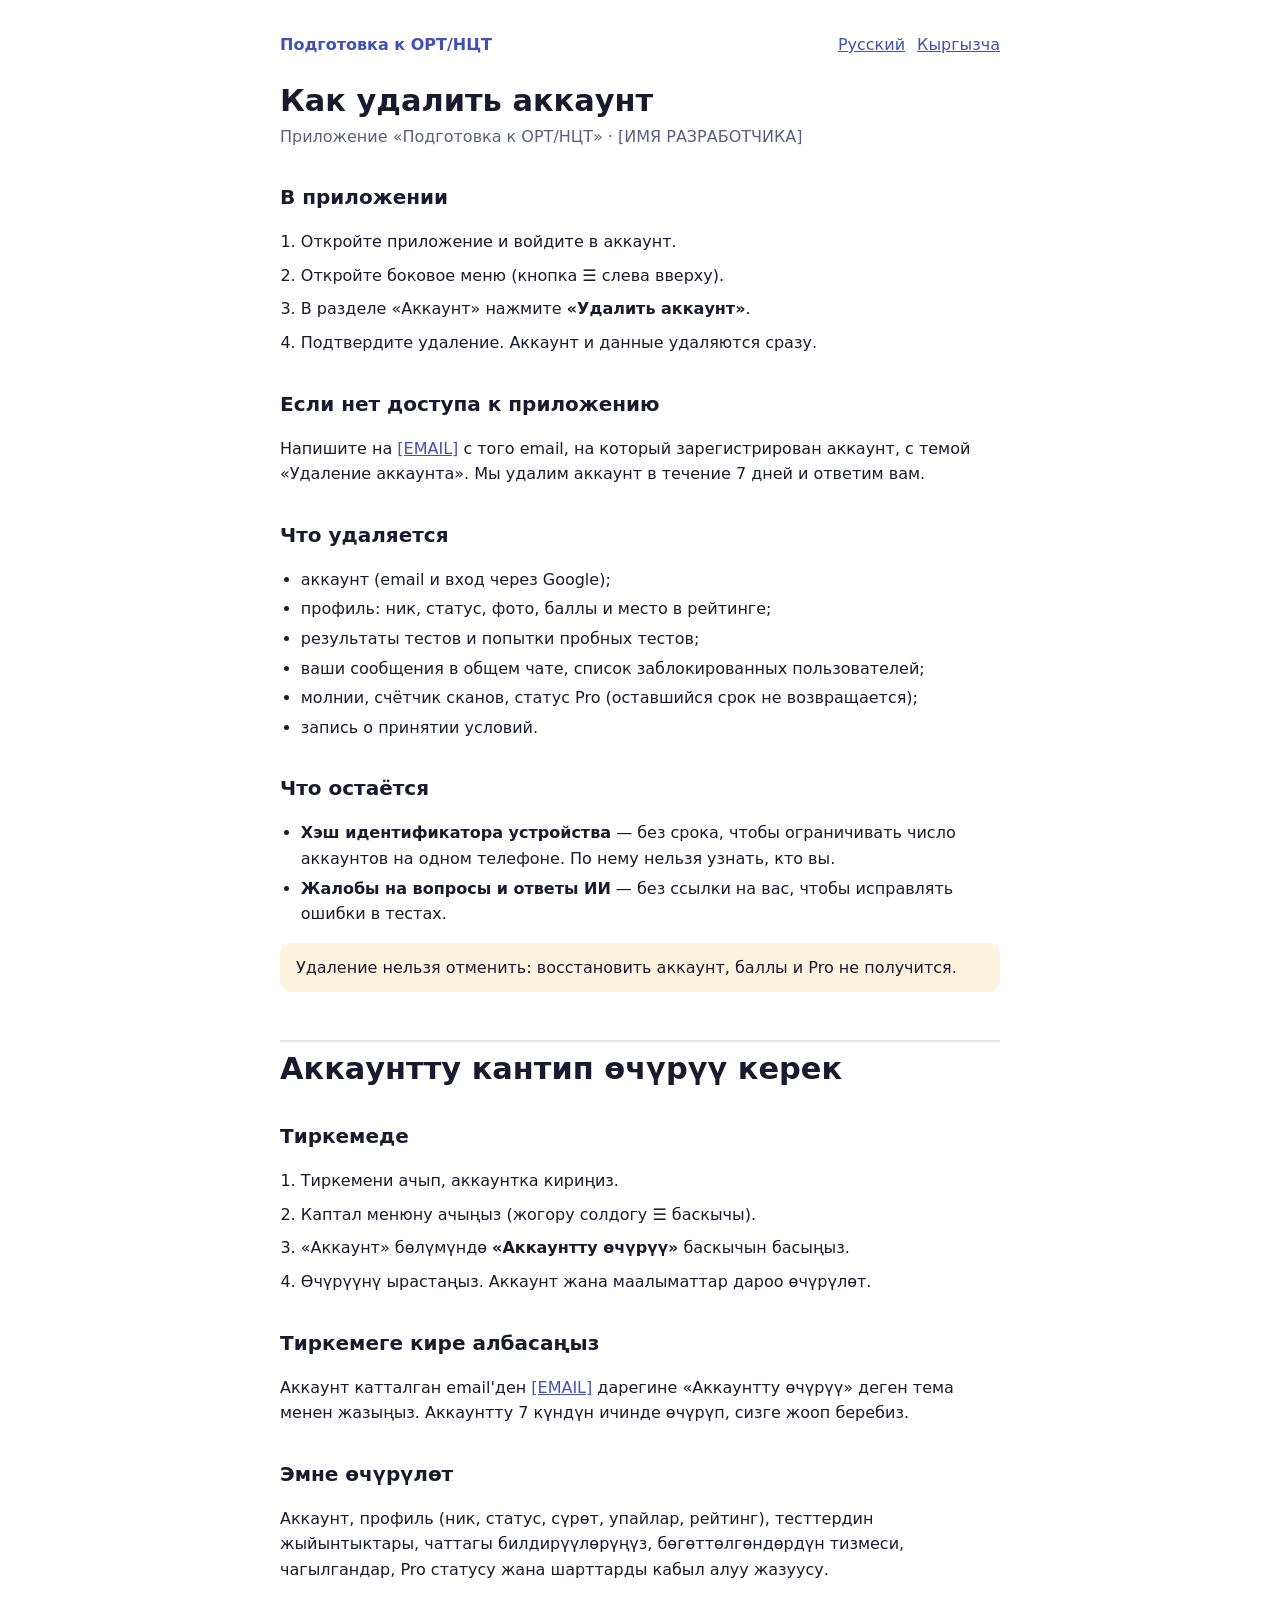
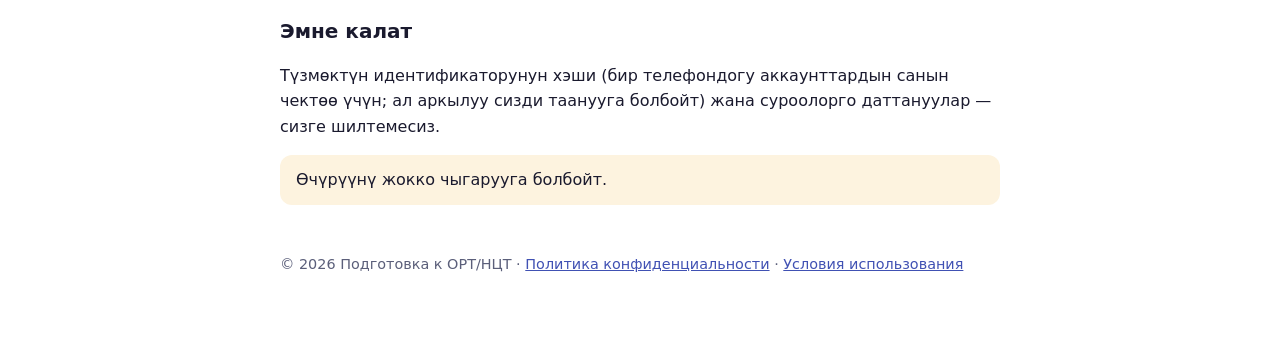
==== delete-account.html @ 3ccecaa3 "Privacy policy, terms of use, account deletion page Co-Authored-By: Claude Opus 5.5 <noreply@anthrop" ====
<!doctype html>
<html lang="ru">
<head>
<meta charset="utf-8">
<meta name="viewport" content="width=device-width, initial-scale=1">
<title>Удаление аккаунта — Подготовка к ОРТ/НЦТ</title>
<link rel="stylesheet" href="style.css">
</head>
<body>
<main>
<header class="top">
  <a class="app" href="index.html">Подготовка к ОРТ/НЦТ</a>
  <nav class="langs"><a href="#ru">Русский</a><a href="#ky">Кыргызча</a></nav>
</header>

<section id="ru">
<h1>Как удалить аккаунт</h1>
<p class="date">Приложение «Подготовка к ОРТ/НЦТ» · [ИМЯ РАЗРАБОТЧИКА]</p>

<h2>В приложении</h2>
<ol class="steps">
<li>Откройте приложение и войдите в аккаунт.</li>
<li>Откройте боковое меню (кнопка ☰ слева вверху).</li>
<li>В разделе «Аккаунт» нажмите <strong>«Удалить аккаунт»</strong>.</li>
<li>Подтвердите удаление. Аккаунт и данные удаляются сразу.</li>
</ol>

<h2>Если нет доступа к приложению</h2>
<p>Напишите на <a href="mailto:[EMAIL]">[EMAIL]</a> с того email, на который зарегистрирован аккаунт, с темой «Удаление аккаунта». Мы удалим аккаунт в течение 7 дней и ответим вам.</p>

<h2>Что удаляется</h2>
<ul>
<li>аккаунт (email и вход через Google);</li>
<li>профиль: ник, статус, фото, баллы и место в рейтинге;</li>
<li>результаты тестов и попытки пробных тестов;</li>
<li>ваши сообщения в общем чате, список заблокированных пользователей;</li>
<li>молнии, счётчик сканов, статус Pro (оставшийся срок не возвращается);</li>
<li>запись о принятии условий.</li>
</ul>

<h2>Что остаётся</h2>
<ul>
<li><strong>Хэш идентификатора устройства</strong> — без срока, чтобы ограничивать число аккаунтов на одном телефоне. По нему нельзя узнать, кто вы.</li>
<li><strong>Жалобы на вопросы и ответы ИИ</strong> — без ссылки на вас, чтобы исправлять ошибки в тестах.</li>
</ul>
<p class="note">Удаление нельзя отменить: восстановить аккаунт, баллы и Pro не получится.</p>
</section>

<section id="ky" class="lang-block" lang="ky">
<h1>Аккаунтту кантип өчүрүү керек</h1>

<h2>Тиркемеде</h2>
<ol class="steps">
<li>Тиркемени ачып, аккаунтка кириңиз.</li>
<li>Каптал менюну ачыңыз (жогору солдогу ☰ баскычы).</li>
<li>«Аккаунт» бөлүмүндө <strong>«Аккаунтту өчүрүү»</strong> баскычын басыңыз.</li>
<li>Өчүрүүнү ырастаңыз. Аккаунт жана маалыматтар дароо өчүрүлөт.</li>
</ol>

<h2>Тиркемеге кире албасаңыз</h2>
<p>Аккаунт катталган email'ден <a href="mailto:[EMAIL]">[EMAIL]</a> дарегине «Аккаунтту өчүрүү» деген тема менен жазыңыз. Аккаунтту 7 күндүн ичинде өчүрүп, сизге жооп беребиз.</p>

<h2>Эмне өчүрүлөт</h2>
<p>Аккаунт, профиль (ник, статус, сүрөт, упайлар, рейтинг), тесттердин жыйынтыктары, чаттагы билдирүүлөрүңүз, бөгөттөлгөндөрдүн тизмеси, чагылгандар, Pro статусу жана шарттарды кабыл алуу жазуусу.</p>

<h2>Эмне калат</h2>
<p>Түзмөктүн идентификаторунун хэши (бир телефондогу аккаунттардын санын чектөө үчүн; ал аркылуу сизди таанууга болбойт) жана суроолорго даттануулар — сизге шилтемесиз.</p>
<p class="note">Өчүрүүнү жокко чыгарууга болбойт.</p>
</section>

<footer>© 2026 Подготовка к ОРТ/НЦТ · <a href="privacy.html">Политика конфиденциальности</a> · <a href="terms.html">Условия использования</a></footer>
</main>
</body>
</html>
---- style.css ----
/* Общие стили страниц сайта приложения (политика, условия, удаление аккаунта) */
:root {
  --bg: #ffffff;
  --fg: #1a1a2e;
  --muted: #5b5f7a;
  --line: #e2e4f0;
  --accent: #4051b3;
  --soft: #f4f5fb;
  --note: #fdf3df;
}
@media (prefers-color-scheme: dark) {
  :root {
    --bg: #12121f; --fg: #ecedf7; --muted: #a3a6c2; --line: #2d2e46;
    --accent: #8e9cf0; --soft: #1c1c2e; --note: #3b2c12;
    color-scheme: dark;
  }
}
* { box-sizing: border-box; }
body {
  margin: 0; background: var(--bg); color: var(--fg);
  font: 16px/1.6 system-ui, -apple-system, "Segoe UI", Roboto, sans-serif;
}
main { max-width: 760px; margin: 0 auto; padding: 32px 20px 64px; }
header.top { display: flex; flex-wrap: wrap; justify-content: space-between; gap: 12px; align-items: center; margin-bottom: 24px; }
.app { font-weight: 700; color: var(--accent); text-decoration: none; }
.langs a { margin-left: 12px; color: var(--accent); }
h1 { font-size: 1.9rem; line-height: 1.25; margin: 0 0 4px; }
h2 { font-size: 1.25rem; margin: 32px 0 8px; }
h3 { font-size: 1.05rem; margin: 20px 0 6px; }
.date { color: var(--muted); margin: 0 0 24px; }
a { color: var(--accent); }
ul, ol { padding-left: 1.3em; }
li { margin: 4px 0; }
table { width: 100%; border-collapse: collapse; margin: 12px 0; font-size: 0.95rem; }
th, td { text-align: left; vertical-align: top; padding: 8px 10px; border-bottom: 1px solid var(--line); }
th { background: var(--soft); }
.table { overflow-x: auto; }
.note { background: var(--note); border-radius: 12px; padding: 12px 16px; }
.lang-block { border-top: 2px solid var(--line); margin-top: 48px; padding-top: 8px; }
.steps li { margin: 8px 0; }
footer { margin-top: 48px; color: var(--muted); font-size: 0.9rem; }
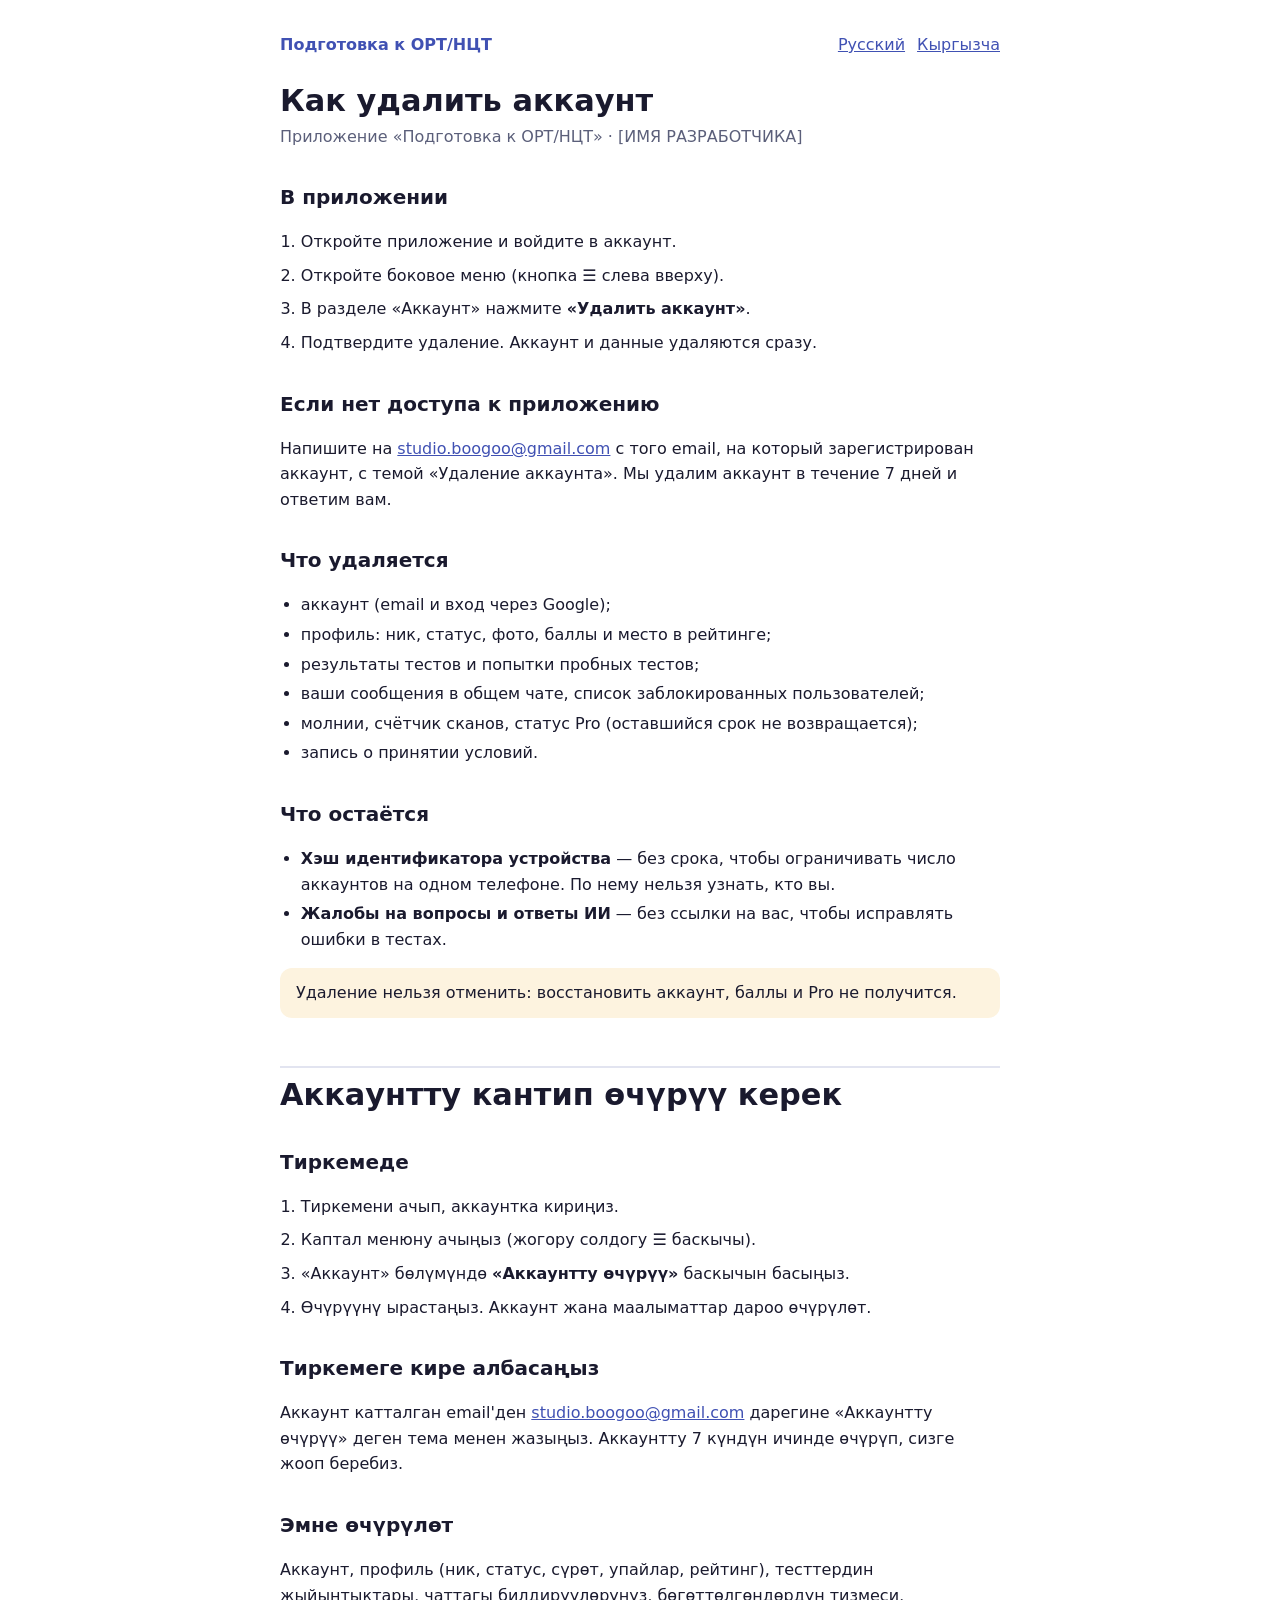
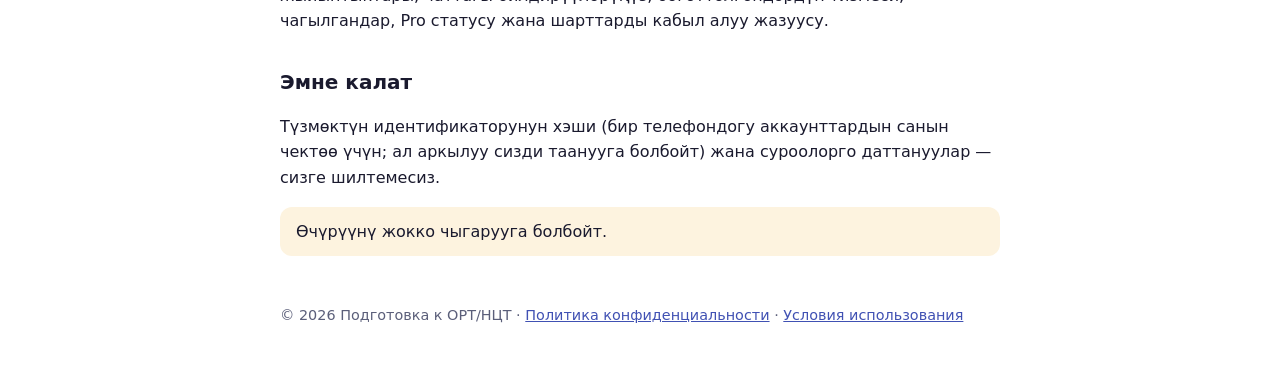
==== commit 5366eef1: "Fill in contact email Co-Authored-By: Claude Opus 5.5 <noreply@anthropic.com>" ====
--- a/delete-account.html
+++ b/delete-account.html
@@ -26,7 +26,7 @@
 </ol>
 
 <h2>Если нет доступа к приложению</h2>
-<p>Напишите на <a href="mailto:[EMAIL]">[EMAIL]</a> с того email, на который зарегистрирован аккаунт, с темой «Удаление аккаунта». Мы удалим аккаунт в течение 7 дней и ответим вам.</p>
+<p>Напишите на <a href="mailto:studio.boogoo@gmail.com">studio.boogoo@gmail.com</a> с того email, на который зарегистрирован аккаунт, с темой «Удаление аккаунта». Мы удалим аккаунт в течение 7 дней и ответим вам.</p>
 
 <h2>Что удаляется</h2>
 <ul>
@@ -58,7 +58,7 @@
 </ol>
 
 <h2>Тиркемеге кире албасаңыз</h2>
-<p>Аккаунт катталган email'ден <a href="mailto:[EMAIL]">[EMAIL]</a> дарегине «Аккаунтту өчүрүү» деген тема менен жазыңыз. Аккаунтту 7 күндүн ичинде өчүрүп, сизге жооп беребиз.</p>
+<p>Аккаунт катталган email'ден <a href="mailto:studio.boogoo@gmail.com">studio.boogoo@gmail.com</a> дарегине «Аккаунтту өчүрүү» деген тема менен жазыңыз. Аккаунтту 7 күндүн ичинде өчүрүп, сизге жооп беребиз.</p>
 
 <h2>Эмне өчүрүлөт</h2>
 <p>Аккаунт, профиль (ник, статус, сүрөт, упайлар, рейтинг), тесттердин жыйынтыктары, чаттагы билдирүүлөрүңүз, бөгөттөлгөндөрдүн тизмеси, чагылгандар, Pro статусу жана шарттарды кабыл алуу жазуусу.</p>
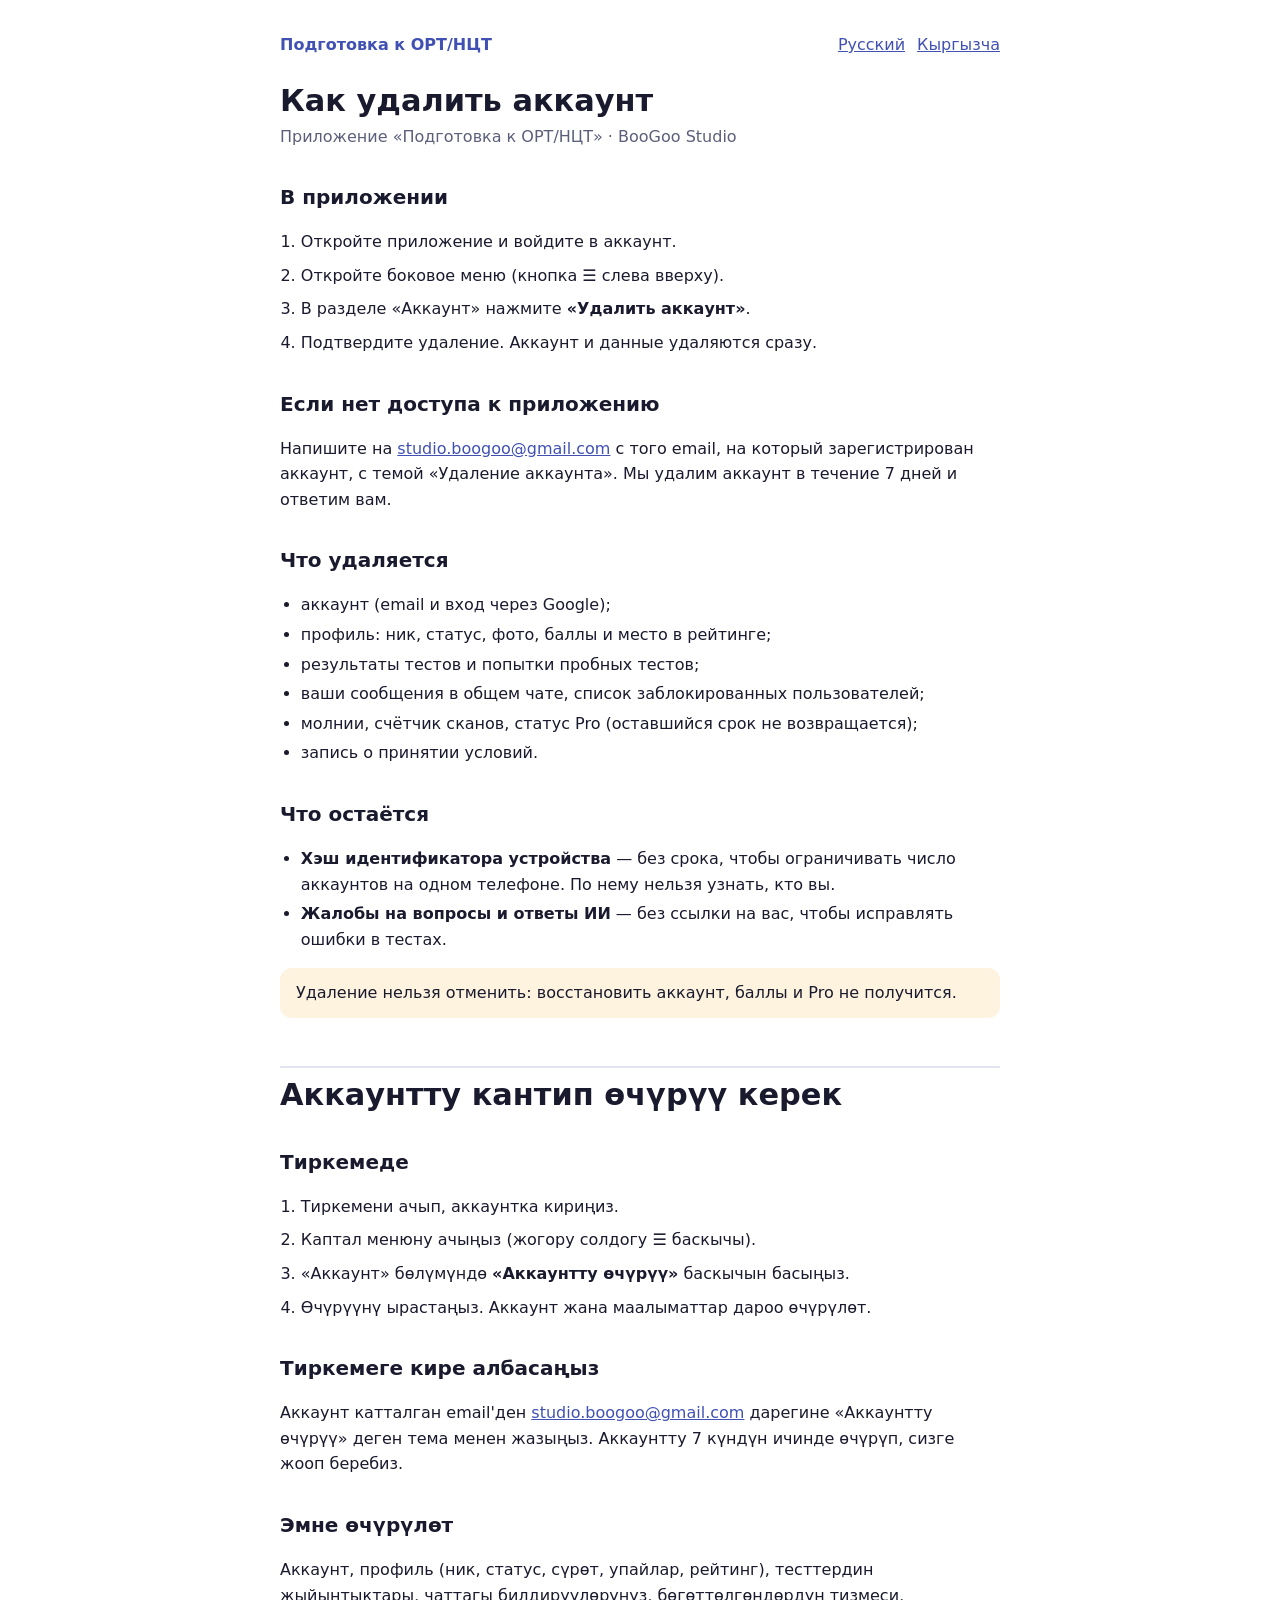
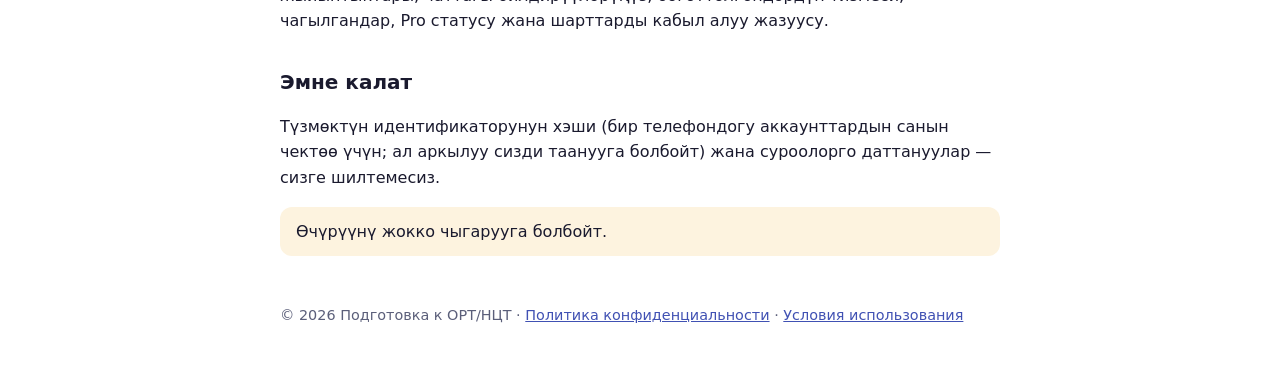
==== commit e7c06450: "Fill in developer name Co-Authored-By: Claude Opus 5.5 <noreply@anthropic.com>" ====
--- a/delete-account.html
+++ b/delete-account.html
@@ -15,7 +15,7 @@
 
 <section id="ru">
 <h1>Как удалить аккаунт</h1>
-<p class="date">Приложение «Подготовка к ОРТ/НЦТ» · [ИМЯ РАЗРАБОТЧИКА]</p>
+<p class="date">Приложение «Подготовка к ОРТ/НЦТ» · BooGoo Studio</p>
 
 <h2>В приложении</h2>
 <ol class="steps">
